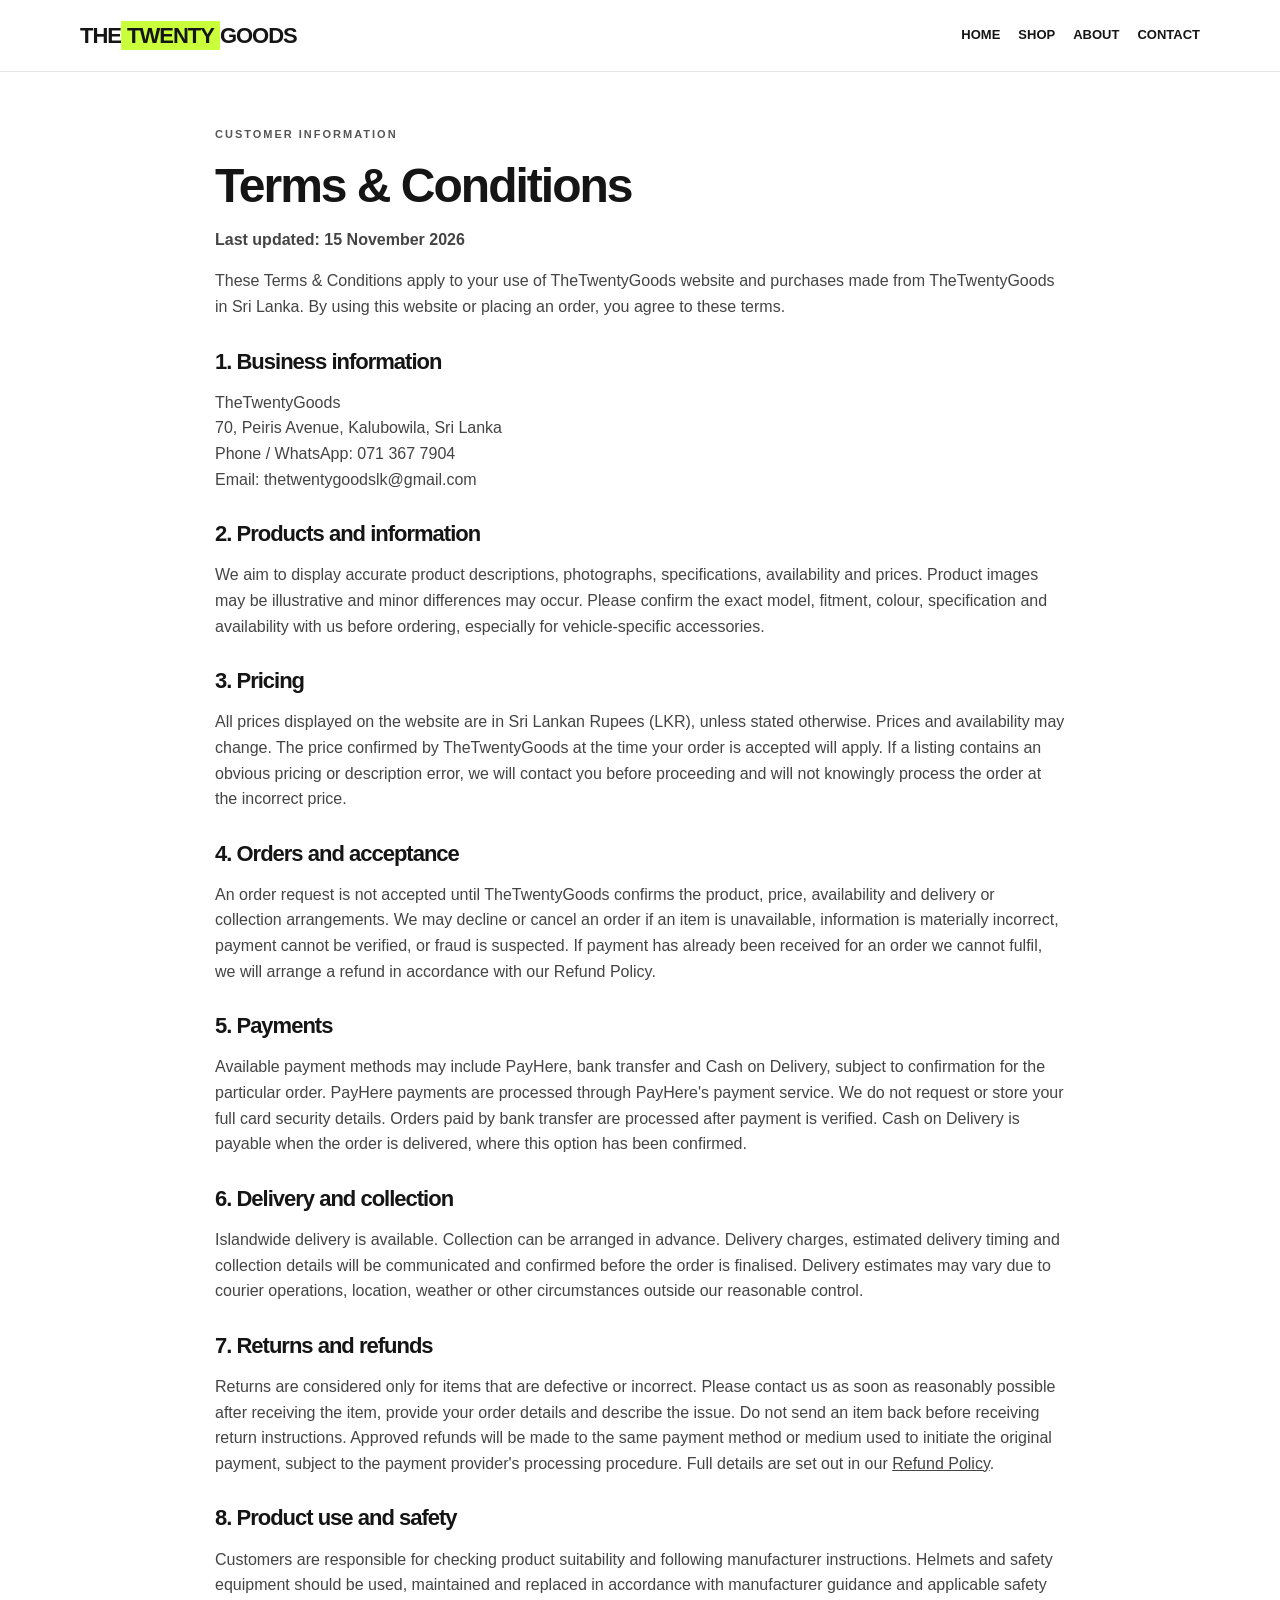
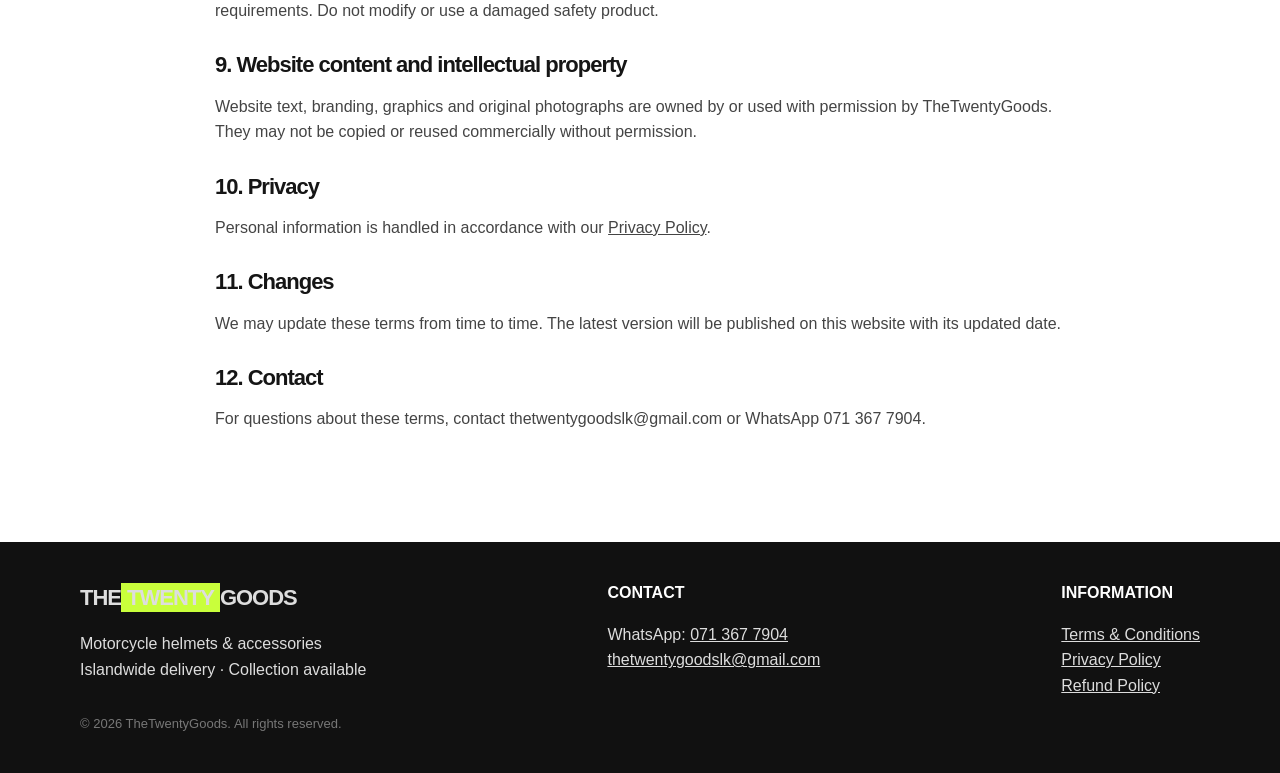
==== terms.html @ 207677fd "Add files via upload" ====
<!doctype html>
<html lang="en"><head><meta charset="utf-8"><meta name="viewport" content="width=device-width, initial-scale=1">
<title>Terms & Conditions | TheTwentyGoods</title><meta name="description" content="TheTwentyGoods — motorcycle helmets and accessories in Sri Lanka. Islandwide delivery and collection available.">
<link rel="stylesheet" href="styles.css"></head><body>
<header><div class="wrap nav"><a class="brand" href="index.html">THE<span>TWENTY</span>GOODS</a><nav><a href="index.html">HOME</a><a href="shop.html">SHOP</a><a href="about.html">ABOUT</a><a href="contact.html">CONTACT</a></nav></div></header>
<main><div class="wrap page"><div class="eyebrow">CUSTOMER INFORMATION</div><h1>Terms & Conditions</h1><p><strong>Last updated: 15 November 2026</strong></p>
<p>These Terms & Conditions apply to your use of TheTwentyGoods website and purchases made from TheTwentyGoods in Sri Lanka. By using this website or placing an order, you agree to these terms.</p>
<h2>1. Business information</h2><p>TheTwentyGoods<br>70, Peiris Avenue, Kalubowila, Sri Lanka<br>Phone / WhatsApp: 071 367 7904<br>Email: thetwentygoodslk@gmail.com</p>
<h2>2. Products and information</h2><p>We aim to display accurate product descriptions, photographs, specifications, availability and prices. Product images may be illustrative and minor differences may occur. Please confirm the exact model, fitment, colour, specification and availability with us before ordering, especially for vehicle-specific accessories.</p>
<h2>3. Pricing</h2><p>All prices displayed on the website are in Sri Lankan Rupees (LKR), unless stated otherwise. Prices and availability may change. The price confirmed by TheTwentyGoods at the time your order is accepted will apply. If a listing contains an obvious pricing or description error, we will contact you before proceeding and will not knowingly process the order at the incorrect price.</p>
<h2>4. Orders and acceptance</h2><p>An order request is not accepted until TheTwentyGoods confirms the product, price, availability and delivery or collection arrangements. We may decline or cancel an order if an item is unavailable, information is materially incorrect, payment cannot be verified, or fraud is suspected. If payment has already been received for an order we cannot fulfil, we will arrange a refund in accordance with our Refund Policy.</p>
<h2>5. Payments</h2><p>Available payment methods may include PayHere, bank transfer and Cash on Delivery, subject to confirmation for the particular order. PayHere payments are processed through PayHere's payment service. We do not request or store your full card security details. Orders paid by bank transfer are processed after payment is verified. Cash on Delivery is payable when the order is delivered, where this option has been confirmed.</p>
<h2>6. Delivery and collection</h2><p>Islandwide delivery is available. Collection can be arranged in advance. Delivery charges, estimated delivery timing and collection details will be communicated and confirmed before the order is finalised. Delivery estimates may vary due to courier operations, location, weather or other circumstances outside our reasonable control.</p>
<h2>7. Returns and refunds</h2><p>Returns are considered only for items that are defective or incorrect. Please contact us as soon as reasonably possible after receiving the item, provide your order details and describe the issue. Do not send an item back before receiving return instructions. Approved refunds will be made to the same payment method or medium used to initiate the original payment, subject to the payment provider's processing procedure. Full details are set out in our <a href="refund.html">Refund Policy</a>.</p>
<h2>8. Product use and safety</h2><p>Customers are responsible for checking product suitability and following manufacturer instructions. Helmets and safety equipment should be used, maintained and replaced in accordance with manufacturer guidance and applicable safety requirements. Do not modify or use a damaged safety product.</p>
<h2>9. Website content and intellectual property</h2><p>Website text, branding, graphics and original photographs are owned by or used with permission by TheTwentyGoods. They may not be copied or reused commercially without permission.</p>
<h2>10. Privacy</h2><p>Personal information is handled in accordance with our <a href="privacy.html">Privacy Policy</a>.</p>
<h2>11. Changes</h2><p>We may update these terms from time to time. The latest version will be published on this website with its updated date.</p>
<h2>12. Contact</h2><p>For questions about these terms, contact thetwentygoodslk@gmail.com or WhatsApp 071 367 7904.</p></div></main>
<footer><div class="wrap foot"><div><a class="brand" href="index.html">THE<span>TWENTY</span>GOODS</a><p>Motorcycle helmets & accessories<br>Islandwide delivery · Collection available</p></div>
<div><strong>CONTACT</strong><p>WhatsApp: <a href="https://wa.me/94713677904">071 367 7904</a><br><a href="mailto:thetwentygoodslk@gmail.com">thetwentygoodslk@gmail.com</a></p></div>
<div><strong>INFORMATION</strong><p><a href="terms.html">Terms & Conditions</a><br><a href="privacy.html">Privacy Policy</a><br><a href="refund.html">Refund Policy</a></p></div></div>
<div class="wrap small">© 2026 TheTwentyGoods. All rights reserved.</div></footer></body></html>
---- styles.css ----
:root{--ink:#151515;--muted:#666;--line:#e8e8e8;--paper:#fff;--soft:#f5f5f3;--accent:#c9ff3b}
*{box-sizing:border-box}body{margin:0;background:var(--paper);color:var(--ink);font:16px/1.6 Arial,Helvetica,sans-serif}
a{color:inherit} .wrap{width:min(1120px,92%);margin:auto}
header{border-bottom:1px solid var(--line);position:sticky;top:0;background:#fff;z-index:5}
.nav{display:flex;align-items:center;justify-content:space-between;gap:20px;padding:18px 0}
.brand{font-weight:900;letter-spacing:-1px;text-decoration:none;font-size:22px}.brand span{background:var(--accent);padding:2px 6px}
nav{display:flex;gap:18px;flex-wrap:wrap}nav a{text-decoration:none;font-size:13px;font-weight:700}
.hero{padding:84px 0 72px;background:var(--soft)}
.eyebrow{text-transform:uppercase;letter-spacing:2px;font-size:11px;font-weight:800;color:#555}
h1{font-size:clamp(42px,7vw,78px);line-height:.98;letter-spacing:-4px;max-width:800px;margin:18px 0}
h2{font-size:30px;letter-spacing:-1px;line-height:1.1;margin:0 0 16px}
h3{margin:0 0 8px;font-size:18px}
p{color:#454545}.lead{font-size:19px;max-width:650px}
.btn{display:inline-block;background:var(--ink);color:#fff;padding:13px 20px;text-decoration:none;font-weight:800;margin:12px 8px 0 0}
.btn.alt{background:var(--accent);color:#111}
section{padding:58px 0}.grid{display:grid;grid-template-columns:repeat(3,1fr);gap:16px}
.tile{border:1px solid var(--line);padding:24px;min-height:160px;background:#fff}
.tile .num{font-size:12px;color:#777;font-weight:800;letter-spacing:1px}
.notice{background:#f4f4f4;padding:18px;border-left:4px solid var(--accent);margin:22px 0}
.page{padding:54px 0;max-width:850px}.page h1{font-size:48px;letter-spacing:-2px}.page h2{font-size:22px;margin-top:30px}.page p,.page li{color:#444}
footer{background:#111;color:#fff;padding:38px 0;margin-top:40px}footer p,footer a{color:#ddd}footer .foot{display:flex;justify-content:space-between;gap:24px;flex-wrap:wrap}
.small{font-size:13px;color:#777}.product-placeholder{border:1px dashed #aaa;padding:30px;text-align:center;background:#fafafa}
@media(max-width:700px){.nav{align-items:flex-start;flex-direction:column}nav{gap:12px}.grid{grid-template-columns:1fr}h1{letter-spacing:-2px}.hero{padding:58px 0}}
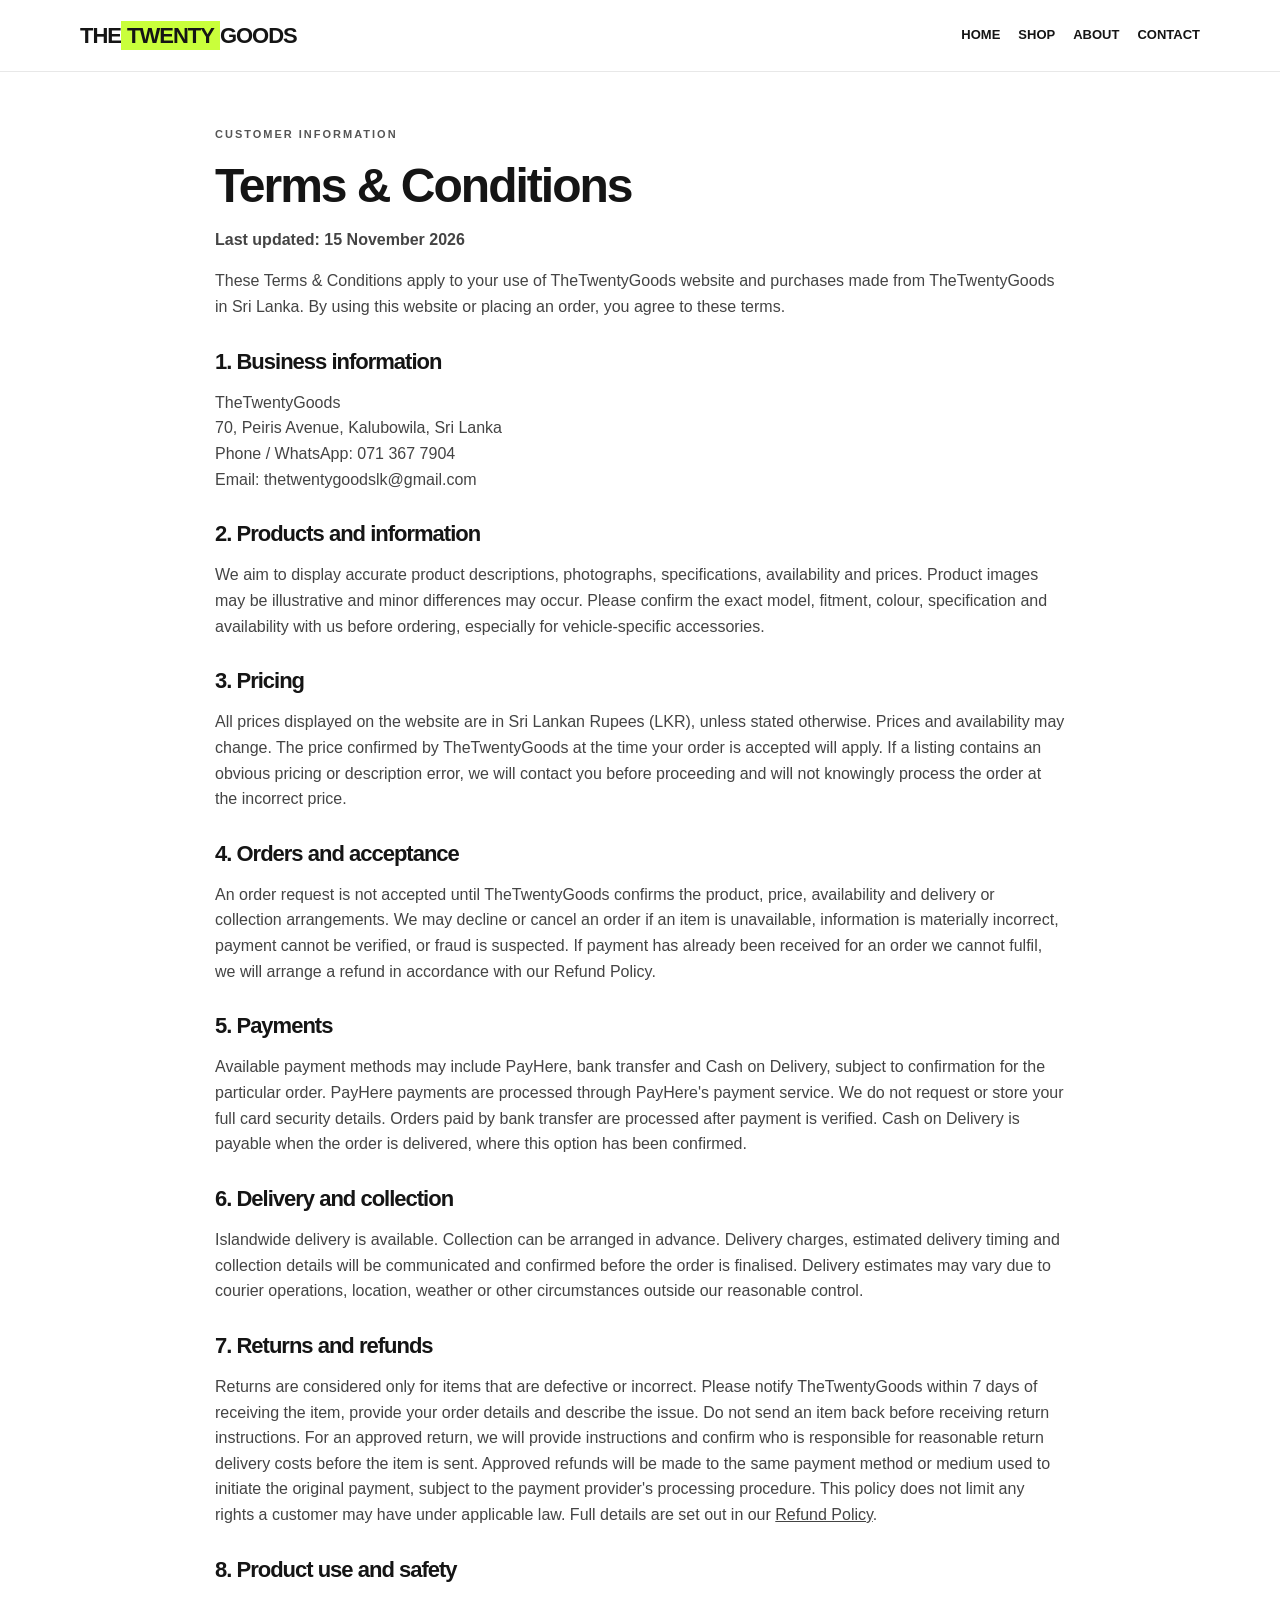
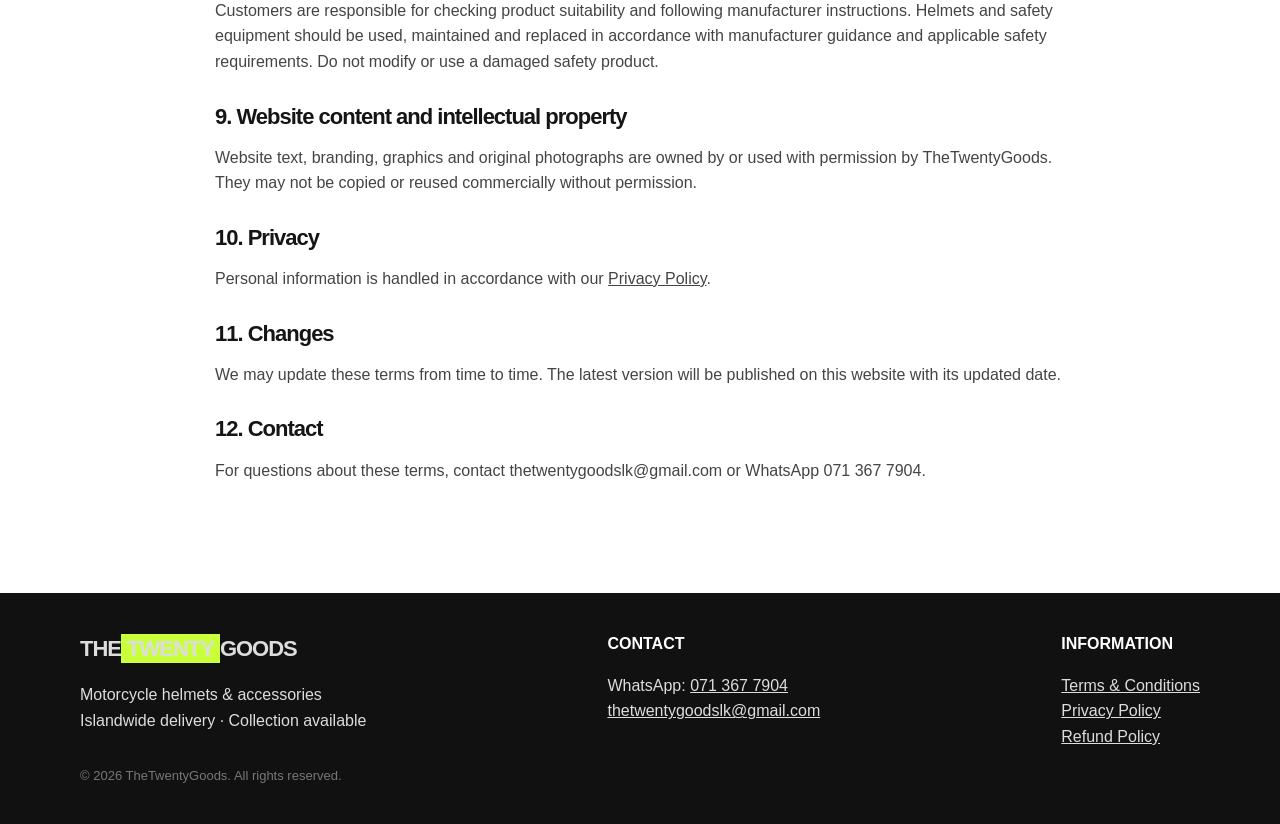
==== commit c642f31b: "Revise returns and refunds policy details Updated the returns and refunds policy to include a 7-day " ====
--- a/terms.html
+++ b/terms.html
@@ -11,7 +11,7 @@
 <h2>4. Orders and acceptance</h2><p>An order request is not accepted until TheTwentyGoods confirms the product, price, availability and delivery or collection arrangements. We may decline or cancel an order if an item is unavailable, information is materially incorrect, payment cannot be verified, or fraud is suspected. If payment has already been received for an order we cannot fulfil, we will arrange a refund in accordance with our Refund Policy.</p>
 <h2>5. Payments</h2><p>Available payment methods may include PayHere, bank transfer and Cash on Delivery, subject to confirmation for the particular order. PayHere payments are processed through PayHere's payment service. We do not request or store your full card security details. Orders paid by bank transfer are processed after payment is verified. Cash on Delivery is payable when the order is delivered, where this option has been confirmed.</p>
 <h2>6. Delivery and collection</h2><p>Islandwide delivery is available. Collection can be arranged in advance. Delivery charges, estimated delivery timing and collection details will be communicated and confirmed before the order is finalised. Delivery estimates may vary due to courier operations, location, weather or other circumstances outside our reasonable control.</p>
-<h2>7. Returns and refunds</h2><p>Returns are considered only for items that are defective or incorrect. Please contact us as soon as reasonably possible after receiving the item, provide your order details and describe the issue. Do not send an item back before receiving return instructions. Approved refunds will be made to the same payment method or medium used to initiate the original payment, subject to the payment provider's processing procedure. Full details are set out in our <a href="refund.html">Refund Policy</a>.</p>
+<h2>7. Returns and refunds</h2><p>Returns are considered only for items that are defective or incorrect. Please notify TheTwentyGoods within 7 days of receiving the item, provide your order details and describe the issue. Do not send an item back before receiving return instructions. For an approved return, we will provide instructions and confirm who is responsible for reasonable return delivery costs before the item is sent. Approved refunds will be made to the same payment method or medium used to initiate the original payment, subject to the payment provider's processing procedure. This policy does not limit any rights a customer may have under applicable law. Full details are set out in our <a href="refund.html">Refund Policy</a>.</p>
 <h2>8. Product use and safety</h2><p>Customers are responsible for checking product suitability and following manufacturer instructions. Helmets and safety equipment should be used, maintained and replaced in accordance with manufacturer guidance and applicable safety requirements. Do not modify or use a damaged safety product.</p>
 <h2>9. Website content and intellectual property</h2><p>Website text, branding, graphics and original photographs are owned by or used with permission by TheTwentyGoods. They may not be copied or reused commercially without permission.</p>
 <h2>10. Privacy</h2><p>Personal information is handled in accordance with our <a href="privacy.html">Privacy Policy</a>.</p>
@@ -20,4 +20,4 @@
 <footer><div class="wrap foot"><div><a class="brand" href="index.html">THE<span>TWENTY</span>GOODS</a><p>Motorcycle helmets & accessories<br>Islandwide delivery · Collection available</p></div>
 <div><strong>CONTACT</strong><p>WhatsApp: <a href="https://wa.me/94713677904">071 367 7904</a><br><a href="mailto:thetwentygoodslk@gmail.com">thetwentygoodslk@gmail.com</a></p></div>
 <div><strong>INFORMATION</strong><p><a href="terms.html">Terms & Conditions</a><br><a href="privacy.html">Privacy Policy</a><br><a href="refund.html">Refund Policy</a></p></div></div>
-<div class="wrap small">© 2026 TheTwentyGoods. All rights reserved.</div></footer></body></html>+<div class="wrap small">© 2026 TheTwentyGoods. All rights reserved.</div></footer></body></html>
